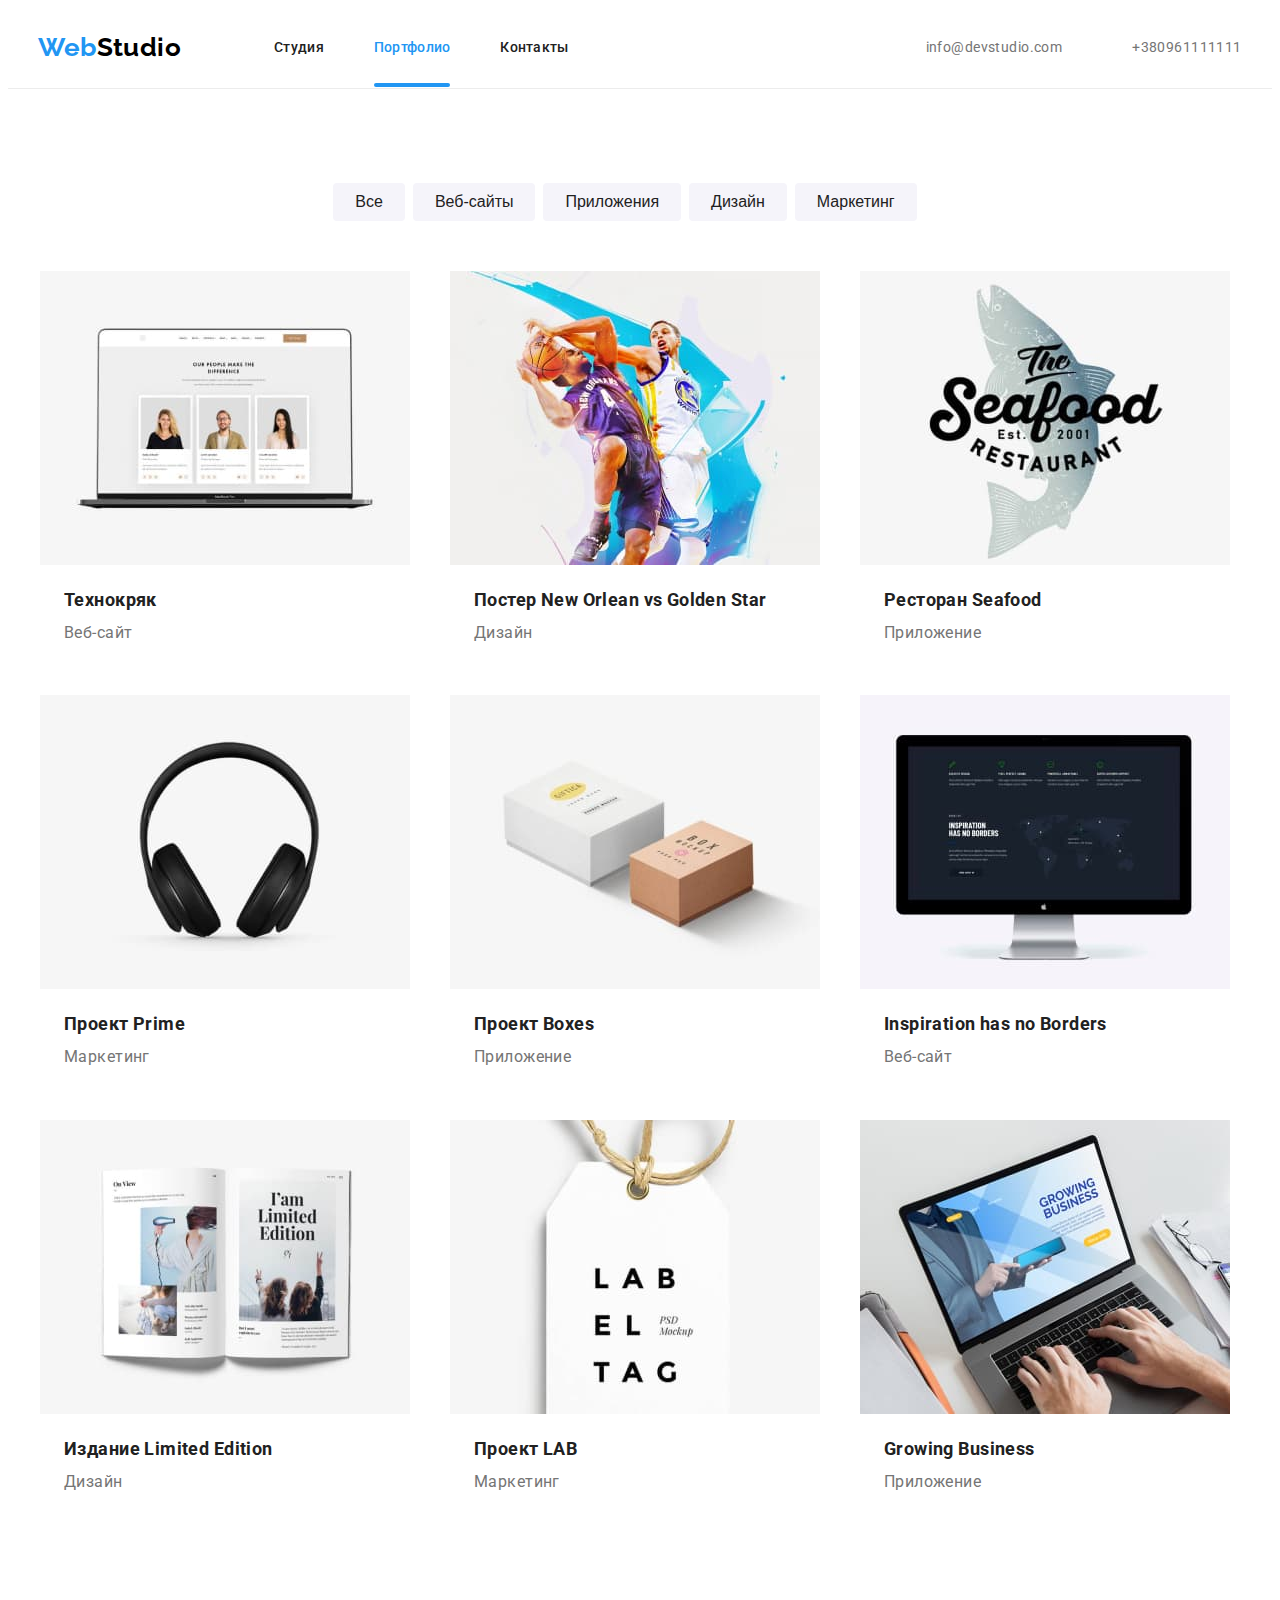
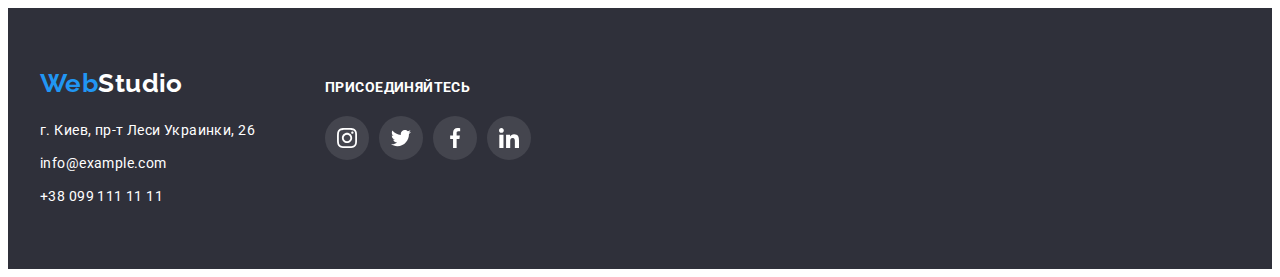
==== portfolio.html @ 644d29d6 "dz-6 start" ====
<!DOCTYPE html>
<html lang="ru">
<head>
    <meta charset="UTF-8">
    <meta http-equiv="X-UA-Compatible" content="IE=edge">
    <meta name="viewport" content="width=device-width, initial-scale=1.0">
    <title >Студия</title>
    <link rel="preconnect" href="https://fonts.googleapis.com">
    <link rel="preconnect" href="https://fonts.gstatic.com" crossorigin>
    <link href="https://fonts.googleapis.com/css2?family=Raleway:wght@700&family=Roboto:wght@400;500;700;900&display=swap"
          rel="stylesheet">
    <link rel="stylesheet" href="https://cdnjs.cloudflare.com/ajax/libs/modern-normalize/1.1.0/modern-normalize.min.css" integrity="sha512-wpPYUAdjBVSE4KJnH1VR1HeZfpl1ub8YT/NKx4PuQ5NmX2tKuGu6U/JRp5y+Y8XG2tV+wKQpNHVUX03MfMFn9Q==" crossorigin="anonymous" referrerpolicy="no-referrer" />
    <link rel="stylesheet" href="./css/styles.css">
</head>
<body>
    <header class="header">
        <div class="container header-container">
        <nav class="content-nav">
            <a href="./index.html" class="link header-logo"> 
                <span class="header-logo-design">Web</span>Studio</a>           
        <ul class="header-site-nav">
          <li class="list"><a href="./index.html" class="link">Студия</a></li>
          <li class="list"><a href="./portfolio.html" class="link header-current current">Портфолио</a></li>
          <li class="list"><a href="" class="link ">Контакты</a></li>
        </ul>
        </nav>
        <ul class="header-site-auth">
            <li class="list">
              <a class="header-contacts" href="mailto:info@devstudio.com" 
              target="blank" rel="noopener noreferrer" 
              class="link">
              <svg class="header-icon" width="16" height="12">
                  <use href="../goit-markup-hw-04/images/icons.svg#icon-envelope"></use>
              </svg>
               info@devstudio.com</a></li>
          <li class="list"><a class="header-contacts" href="tel:+380961111111" 
              class="link">
              <svg class="header-icon" width="10" height="16">
                  <use href="../goit-markup-hw-04/images/icons.svg#icon-phone"></use>
              </svg>
              +380961111111</a></li>  
        </ul> 
      </div>
    </header> 
  <main>
<!--Навигация по проектам-->
      <section class="section-projects">    
        <div class="container"> 
        <h2 class="section-title gallery-visually-hidden">Галерея</h2>        
        <ul class="gallery-nav">
            <li class="list"><button type="button" class="sacondary-button">Все</button></li>
            <li class="list"><button type="button" class="sacondary-button">Веб-сайты</button></li>
            <li class="list"><button type="button" class="sacondary-button">Приложения</button></li>
            <li class="list"><button type="button" class="sacondary-button">Дизайн</button></li>
            <li class="list"><button type="button" class="sacondary-button">Маркетинг</button></li>
        </ul>
      
<!--Проекты-->         
        <ul class="gallery">
            <li class="list list-wrap">
                <a href="#card1" style="display: block;" class="link card-link">
                  <div class="tumb gallery-tumb-wrap">
                <img class="gallery-photo"
                     src="./images/img-8.jpg" 
                     alt="изображение странички веб-сайта ТЕХНОКРЯК " 
                     width="370" height="294"/>
                     <p class="gallery-img-text">Технокряк это современная площадка распространения коронавируса. Компании используют эту платформу для цифрового шпионажа и атак на защищённые сервера конкурентов.</p>
                 </div>       
                <div class="card-content">
                <h3 class="title-works">Технокряк</h3>
                <p class="kind-works">Веб-сайт</p>
                </div>
            </a>
            </li>
            <li class="list list-wrap">
                <a href="#card2" style="display: block;" class="link card-link">
                    <div class="tumb gallery-tumb-wrap">  
                <img class="gallery-photo"
                     src="./images/img-9.jpg" 
                     alt="Постер с изображением двух баскетболистов" 
                     width="370" height="294"/>
                     <p class="gallery-img-text">Технокряк это современная площадка распространения коронавируса. Компании используют эту платформу для цифрового шпионажа и атак на защищённые сервера конкурентов.</p>
                     </div>
                <div class="card-content">
                <h3 class="title-works" >Постер <span lang="en"> New Orlean vs Golden Star</span></h3>
                <p class="kind-works">Дизайн</p>
                </div>
            </a>
            </li>
            <li class="list list-wrap">
                <a href="#card3" style="display: block;" class="link card-link">
                    <div class="tumb gallery-tumb-wrap">
                <img class="gallery-photo"
                     src="./images/img-10.jpg" 
                     alt="Эмблема ресторана Seafood" 
                     width="370" height="294"/>
                     <p class="gallery-img-text">Технокряк это современная площадка распространения коронавируса. Компании используют эту платформу для цифрового шпионажа и атак на защищённые сервера конкурентов.</p>
                     </div>
                <div class="card-content">
                <h3 class="title-works">Ресторан<span lang="en"> Seafood</span></h3>
                <p class="kind-works">Приложение</p>
                </div>
            </a>
            </li>
            <li class="list list-wrap">
                <a href="#card4" style="display: block;" class="link card-link">
                    <div class="tumb gallery-tumb-wrap">   
                <img class="gallery-photo"
                     src="./images/img-11.jpg" 
                     alt="Накладные наушники" 
                     width="370" height="294"/>
                     <p class="gallery-img-text">Технокряк это современная площадка распространения коронавируса. Компании используют эту платформу для цифрового шпионажа и атак на защищённые сервера конкурентов.</p>
                    </div>
                <div class="card-content">
                <h3 class="title-works">Проект<span lang="en"> Prime</span></h3>
                <p class="kind-works">Маркетинг</p>
                </div>
            </a>
            </li>
            <li class="list list-wrap">
                <a href="#card5" style="display: block;" class="link card-link">
                    <div class="tumb gallery-tumb-wrap">   
                <img class="gallery-photo"
                     src="./images/img-12.jpg" 
                     alt="Две брендовые коробки" 
                     width="370" height="294"/>
                     <p class="gallery-img-text">Технокряк это современная площадка распространения коронавируса. Компании используют эту платформу для цифрового шпионажа и атак на защищённые сервера конкурентов.</p>
                    </div>
                <div class="card-content">
                <h3 class="title-works">Проект<span lang="en"> Boxes</span></h3>
                <p class="kind-works">Приложение</p>
                </div>            
            </a>
            </li>
            <li class="list list-wrap">
                <a href="#card6" style="display: block;" class="link card-link">
                    <div class="tumb gallery-tumb-wrap">   
                <img class="gallery-photo"
                     src="./images/img-13.jpg" 
                     alt="Монитор" 
                     width="370" height="294"/>
                     <p class="gallery-img-text">Технокряк это современная площадка распространения коронавируса. Компании используют эту платформу для цифрового шпионажа и атак на защищённые сервера конкурентов.</p>
                    </div>
                <div class="card-content">
                <h3 class="title-works"><span lang="en"> Inspiration has no Borders</span></h3>
                <p class="kind-works">Веб-сайт</p>
                </div>
            </a>
            </li>
            <li class="list list-wrap">
                <a href="#card7" style="display: block;" class="link card-link">
                    <div class="tumb gallery-tumb-wrap">   
                <img class="gallery-photo"
                     src="./images/img-14.jpg" 
                     alt="Разворот журнала" 
                     width="370" height="294"/>
                     <p class="gallery-img-text">Технокряк это современная площадка распространения коронавируса. Компании используют эту платформу для цифрового шпионажа и атак на защищённые сервера конкурентов.</p>
                    </div>
                <div class="card-content">
                <h3 class="title-works">Издание<span lang="en"> Limited Edition</span></h3>
                <p class="kind-works">Дизайн</p>
                </div>
            </a>
            </li>
            <li class="list list-wrap">
                <a href="#card8" style="display: block;" class="link card-link">
                    <div class="tumb gallery-tumb-wrap">             
                <img class="gallery-photo"
                     src="./images/img-15.jpg" 
                     alt="Лейба" 
                     width="370" height="294"/>
                     <p class="gallery-img-text">Технокряк это современная площадка распространения коронавируса. Компании используют эту платформу для цифрового шпионажа и атак на защищённые сервера конкурентов.</p>
                    </div>
                <div class="card-content">  
                <h3 class="title-works">Проект<span lang="en"> LAB</span></h3>
                <p class="kind-works">Маркетинг</p>
                </div>
            </a>
            </li>
            <li class="list list-wrap">
                <a href="#card9" style="display: block;" class="link card-link">
                    <div class="tumb gallery-tumb-wrap">   
                <img class="gallery-photo"
                     src="./images/img-16.jpg" 
                     alt="Лейба" 
                     width="370" height="294"/>
                     <p class="gallery-img-text">Технокряк это современная площадка распространения коронавируса. Компании используют эту платформу для цифрового шпионажа и атак на защищённые сервера конкурентов.</p>
                    </div>
                <div class="card-content">
                <h3 class="title-works"><span lang="en"> Growing Business</span></h3>
                <p class="kind-works">Приложение</p>
                </div>
            </a>
            </li>
        </ul>  
           </div>
    </section>
    </main>
    <footer class="footer">
        <div class="container footer-container">
            <div class="footer-start">
        <a href="./index.html" class="link logo footer-logo">
            <span class="footer-logo-design">Web</span>Studio</a>
        <address class="footer-contact">         
            <ul class="futer-item">
                <li class="list">
                    <a href="https://goo.gl/maps/m2iQLEwshqFkQVWR6" target="blank"
                     rel="noopener noreferrer" class="link contact-location">г. Киев, пр-т Леси Украинки, 26</a></li>
                <li class="list">
                    <a href="mailto:info@example.com" target="blank"
                     rel="noopener noreferrer" class="link">info@example.com</a></li>
                <li class="list">
                    <a href="tel:+380991111111" class="link">+38 099 111 11 11</a></li>
           </ul>
        </address> 
        </div>
        <section class="footer-center">
            <h2 class="join-title">присоединяйтесь</h2>
            <div class="footer-social-icons">
              <ul class="footer-icons-list list">
                <li class="footer-icon-item">
                  <a href="" class="link footer-icon-link" target="_blank" rel="noopener noreferrer">
                    <svg class="footer-icon" width="20" height="20">
                      <use href="./images/icons.svg#icon-instagram"></use>
                    </svg>
                  </a>
                </li>
                <li class="footer-icon-item">
                  <a href="" class="link footer-icon-link" target="_blank" rel="noopener noreferrer">
                    <svg class="footer-icon" width="20" height="20">
                      <use href="./images/icons.svg#icon-twitter"></use>
                    </svg>
                  </a>
                </li>
                <li class="footer-icon-item">
                  <a href="" class="link footer-icon-link" target="_blank" rel="noopener noreferrer">
                    <svg class="footer-icon" width="20" height="20">
                      <use href="./images/icons.svg#icon-facebook"></use>
                    </svg>
                  </a>
                </li>
                <li class="footer-icon-item">
                  <a href="" class="link footer-icon-link" target="_blank" rel="noopener noreferrer">
                    <svg class="footer-icon" width="20" height="20">
                      <use href="./images/icons.svg#icon-linkedin"></use>
                    </svg>
                  </a>
                </li>
              </ul>
            </div>
          </section>
        </div>
    </footer>
</body>
</html>
---- css/styles.css ----
:root {
    --primary-text-color: #757575;
    --title-text-color: #212121;
    --accent-color: #2196f3;
    --white-color: #ffffff;
    --logo-text-color: #000000;
    --sacondary-white-color: #ffffff;
    --primary-background-color: #f5f4fa;
    --sacondary-background-color: #e5e5e5;
    --footer-bacground-color: #2f303a;  
    --animation-timing: 250ms cubic-bezier(0.4, 0, 0.2, 1)}


  body {
    font-family: Roboto, sans-serif;
    color: var(--primary-text-color);    
    font-size: 14px;
    line-height: 1.71;
    letter-spacing: 0.03em;}  
    
    p, h1, h2, h3, h4, h5, h6 {margin: 0;}
    ul {margin: 0; padding: 0;}

    button {cursor: pointer;}

    img {display: block;
         max-width: 100%;        
         height: auto;}

  .list {list-style: none;}

  .link {text-decoration: none;}  
  /*a {text-decoration: none;}*/

.container {
  width: 1200px;
  padding-left: 15px;
  padding-right: 15px;
  margin: 0 auto;}

  .header-logo {
    font-family: Raleway;
    font-weight: 700;
    font-size: 26px;
    line-height: 1.19;
    color: var(--logo-text-color);
    margin-right: 93px;
    padding-left: auto;}

  .header-logo-design {color: var(--accent-color);}
  
  .section-title {
    font-weight: 700;
    font-size: 36px;
    line-height: 1.17;
    text-align: center;
    color: var(--title-text-color);    
    margin-bottom: 50px;} 

  .advantage-visually-hidden {
    position: absolute;
    width: 1px;
    height: 1px;
    margin: -1px;
    padding: 0;
    overflow: hidden;
    border: 0;
    clip: rect(0 0 0 0);}

/* Навигация */  
  .header {
    background-color: var(--white-color);
    border-bottom: #ECECEC solid 1px;
    padding: 24px 0px 25px 0px;}  
    

  .header-site-nav .link:hover,
  .header-site-nav .link:focus,
  .header-site-auth .link:hover,
  .header-site-auth .link:focus,
  .futer-item .link:hover,
  .futer-item .link:focus {color: var(--accent-color);
                            transform: var(--animation-timing);}
  
  .header-site-nav .link {
    font-weight: 500;
    line-height: 1.14;
    letter-spacing: 0.02em;
    color: var(--title-text-color);
    padding-top: 32px;
    padding-bottom: 32px;
    flex-shrink:1}

    .header-site-nav .list:nth-child(2) {margin: 0px 50px 0px 50px;}
    .header-site-nav .list:nth-child(3) {margin-right: 331px;}
    .header-site-auth .list:nth-child(2) {margin-left: 50px;}
    .header-site-auth .link:nth-last-child(2) {padding-right: 0px;}

  .header-site-nav .link.header-current 
  {color: var(--accent-color);    position: relative;} 

  .header-site-auth .link {
    font-weight: 500;
    line-height: 1.14;
    letter-spacing: 2%;
    color: var(--primary-text-color);
    padding-top: 32px;
    padding-bottom: 32px;    
    text-align: right;}

    .header-site-auth .li 
    {display: block;
    position: absolute; 
    box-sizing: content-box;}
    .header-container {
                      flex-direction: row;
                      display: flex;
                      align-items: center;
                      justify-content: center;}

.header-site-auth.list 
{color: var(--primary-text-color);
  
}                
 .header-container, .content-nav,
 .header-site-nav, .header-site-auth {display: flex;
                                      align-items: center;}
.header-site-auth {justify-content: flex-end;}

.header-icon {fill: currentColor; margin-right: 10px;}

.header-contacts:hover,.header-contacts:focus 
{color: var(--accent-color);
 transform: var(--animation-timing);}

.header-contacts {align-items: center;
                  display: flex;
                  color: var(--primary-text-color);
                  text-decoration: none;}

/*.current {color: #2196f3; position: relative;} */              
.header-current::after
{content:"";
  width: 100%;
  height: 4px;
  border-radius: 2px;
  position: absolute;
  background-color: #2196f3;
  left: 0;
  bottom: 0;}
  
/* Герой */    
.hero 
{background-color: #2f303a;
  padding: 200px 0px 200px 0px;
  text-align: center;}
.hero-title {
    font-weight: 900;
    font-size: 44px;
    line-height: 1.36;
    text-align: center;
    letter-spacing: 0.06em;
    text-transform: uppercase;
    color: var(--white-color);
    max-width: 55%;
    margin-left: auto;
    margin-right: auto;}   
.overlay 
   {max-width: 1600px;
    height: 600px;
    margin-left: auto;
    margin-right: auto;
    background-color: var(--footer-bacground-color);
    background-image: linear-gradient(to right, rgba(47, 48, 58, 0.4),
                                     rgba(47, 48, 58, 0.4)),
    url(../images/header-overlay-squoosh.jpg);
    background-repeat: no-repeat;
    background-position: center;
    block-size: cover;}
  
/* Преимущества */  
    .section-advantage {
      padding-top: 94px;
      padding-bottom: 94px;}

    .section-advantage.list
    {margin-right: 30px;}

    .advantage-title 
    {font-weight: 700;
    line-height: 1.14;
    text-transform: uppercase;
    color: var(--title-text-color);     
   
    margin-bottom: 10px;}

    .advantage-site-nav 
    {display: flex;
    flex-wrap: wrap;
    margin-left: -30px;}

    .advantage-site-nav .list 
    {width: calc(100% / 4 - 30px);
    margin-left: 30px;}

    .features-icons {
      display: flex;
      justify-content: center;
      align-items: center;
      width: 270px;
      height: 120px;
      background: var(--primary-background-color);
      border-radius: 4px;
      margin-bottom: 30px;}

    /*.list-item::before 
    {display: block;
      content: ;
      height: 120px;
      background-size: contain;
      background-repeat: no-repeat;
      background-position: center;
      background-color: #f5f4fA;}
    .list-item:nth-child(1)::before 
    {background-image:url(../goit-markup-hw-04/images/icons.svg#icon-antenna);}*/

/* Чем мы занимаемся */
   .directions-photo {display: block;}
   .section-directions {padding-bottom: 94px;}
   
   .directions-photos 
   {display: flex;
    flex-wrap: wrap;
    margin-left: -30px;
    justify-content: center; }
   .directions-photos .list 
   {margin-left: 30px;
    text-align: center;
    position: relative;}
.box-label {position: absolute;
    bottom: 0;
    right: 0;
    left:0;
    display: flex;
    align-items: center;
    justify-content:center;
    min-height:70px;
    background: rgba(47, 48, 58, 0.8);}

.label-title 
{color: var(--sacondary-white-color);  
  font-weight: bold;
  line-height: 0.87;
  padding-top: 27px;  padding-bottom: 27px;  
  letter-spacing: 0.03em;  
  font-size: 14px; 
  text-transform: uppercase;
}

/* Наша команда */

    .our-team .our-team-employee {
    font-weight: 500;
    font-size: 16px;
    line-height: 1.19;
    color: var(--title-text-color);}

    .our-team-employee {margin-bottom: 10px;
                        color: var(--title-text-color);}  

   .our-team .our-team-position {
    font-size: 16px;
    line-height: 1.19;  } 
    .our {padding-top: 30px;
          padding-bottom: 30px;
        background-color: white;}

    .section-our-team {padding-top: 94px;
                       padding-bottom: 94px;
                       background-color: #f5f4fa;}
.master-list {display: flex;
              /*flex-wrap: wrap;*/
              margin-left: -30px;}

.master-list .list {width: calc(100% / 4 - 30px);
                    margin-left: 30px;
                    text-align: center;                    
                    box-shadow: 0px 1px 3px rgba(0, 0, 0, 0.12),
                                0px 1px 1px rgba(0, 0, 0, 0.14),
                                0px 2px 1px rgba(0, 0, 0, 0.2);
                    border-radius: 0px 0px 4px 4px;
                    overflow: hidden;}

.masters-social-link 
{width: 44px;
height: 44px;
background-color:var(--sacondary-white-color);
display: flex;
border-radius: 50%;
justify-content: center;
align-items: center;}     

.masters-social-link:hover, .masters-social-link:focus 
{background-color: var(--accent-color); transform: var(--animation-timing);}
.masters-social-link:hover .masters-social-icon,
.masters-social-link:focus .masters-social-icon 
{fill: var(--sacondary-white-color); transform: var(--animation-timing);}

.masters-social-list 
{display: flex;
justify-content: center;
margin-top: 16px;}

.masters-social-item + .masters-social-item {margin-left: 10px;}
.masters-social-item {list-style-type: none;}
.masters-social-icon {fill: #afb1b8;}

/*НАШИ КЛИЕНТЫ*/

.section-clients {
  font-weight: 700;
  font-size: 36px;
  line-height: 1.17;
  text-align: center;
  color: var(--title-text-color);   
  padding-top: 94px;
  padding-bottom: 94px;}
  .clients-title 
  {margin-bottom:50px;
    font-weight: 700;
    font-size: 36px;
    line-height: 1.17;
    text-align: center;
    color: var(--title-text-color);}

.clients-list 
{display: flex;
  flex-wrap: wrap; 
 justify-content: space-between; }

 .client-item + .client-item {margin-left: 30px;}

 .client-item 
 {width: 170px;
  height: 92px;   
  align-items: center;}

 .client-link 
 {display: flex;
  justify-content: center;
  align-items: center;
  border: #afb1b8 solid 1px;
  border-radius: 4px;
  width: 170px;
  height: 92px;
  color: #afb1b8;}
  
 .client-link:hover , 
 .client-link:focus  {border-color: #2196f3; transform: var(--animation-timing);}
  .client-link:hover .client-icon,
  .client-link:focus .client-icon {fill: #2196f3; transform: var(--animation-timing);}

.client-icon {  
  fill: currentColor; 
  background-position: center; 
  align-items: center;
  background-position: 50% 50%;
background-size: cover;}



    
/* Футер */  
   .footer {background-color: var(--footer-bacground-color);
            padding-top: 60px;
            padding-bottom: 60px;}
            
   .footer-logo {
    font-family: Raleway;
    font-weight: 700;
    font-size: 26px;
    line-height: 1.19;
    color: var(--white-color);
    margin-bottom: 20px;
    display:inline-block;}  

    .footer-logo-design {color: var(--accent-color);}
    
    .footer-contact {font-style: normal;}  
    .futer-item .link {color: var(--sacondary-white-color);}
    .footer-contact .contact-location {color: var(--white-color);}  
    .futer-item .list:not(:first-child){margin-top: 9px;}


    .footer-container {
      display: flex;
      align-items: baseline;}
    
    .footer-center 
    {display: block; margin-left: 70px;}

    .join-title 
    { display: block;
      font-size: inherit;
      font-weight: 700;
      line-height: 1.14;
      text-transform: uppercase;
      color: var(--sacondary-white-color);
      margin-bottom: 20px;}

    .footer-social-icons {display: flex;} 
    
    .footer-icons-list {display: flex;}
    
    .footer-icon-link 
     {display: flex; 
      width: 44px; height: 44px;
      background: rgba(255, 255, 255, 0.1);
      border-radius: 50%;
      align-items: center;
      justify-content: center;
      color: var(--sacondary-white-color)}
    
    .footer-icon-item:not(:last-child) {margin-right: 10px;}
    
    .footer-icon {fill: currentColor;}
    
    .footer-icon-link:hover,
    .footer-icon-link:focus {background-color: var(--accent-color);
                             transform: var(--animation-timing);}
    


/* Кнопки */
    .hero-button {
    font-weight: 700;
    font-size: 16px;
    line-height: 1.88;
    letter-spacing: 0.06em;
    color: var(--white-color);
    background-color: var(--accent-color);   
    margin-top: 30px;
    border-radius: 4px;
    border: 0;
    padding: 10px 32px;  }
    
    .hero-button:hover {background-color:#188ce8; transform: var(--animation-timing);}

    .sacondary-button:hover {
    color: var(--white-color);
    background-color: var(--accent-color);
    transform: var(--animation-timing)}

   .hero-primary-button {
    color: var(--white-color);
    background-color: var(--accent-color);
    cursor: pointer;}

   .sacondary-button {
    color: var(--title-text-color);
    background-color: var(--primary-background-color);
    font-weight: 500;
    font-size: 16px;
    line-height: 1.63;
    cursor: pointer;
    border-radius: 4px;
    border: 0;
    padding: 6px 22px;}  

 
    /* Портфолио */  
/* Навигация по проектам */  
   .gallery-visually-hidden {
    position: absolute;
    width: 1px;
    height: 1px;
    margin: -1px;
    padding: 0;
    overflow: hidden;
    border: 0;
    clip: rect(0 0 0 0);}

   .list .title-works {
    margin-top: 0px;
    margin-bottom: 4px;     
    font-weight: 700;
    font-size: 18px;
    line-height: 171%;
    letter-spacing: 6%;
    color: var(--title-text-color);}

  .list .kind-works {
    margin-top: 4px;
    margin-bottom: 0px;    
    font-size: 16px;
    letter-spacing: 3%;
    line-height: 160%;
    color: var(--primary-text-color)}

/*НАВИГАЦИЯ ГАЛЕРЕИ*/
    
  .gallery-nav 
  {display: flex;  
  margin-left: -30px;
  justify-content: center;
  margin-bottom: 50px;}
  .gallery-nav .list{text-align: center;}    
  .gallery-nav>li:nth-child(n + 2) {margin-left: 8px;}   
                                       
.card-content {padding: 20px 24px;}   

 .gallery 
 {padding: 0;
  margin: 0;
  list-style: none;
  display: flex;
  flex-wrap: wrap;
  margin-left: calc(-1 * 30px);
  margin-top: calc(-1 * 30px);}

.gallery-photo {display: block;}
.gallery > .list 
{flex-basis: calc(100% / 3 - 30px);
  margin-left: 30px;
  margin-top: 30px;} 

  .card-link:hover, .card-link:focus 
  {box-shadow: 
    0px 1px 1px rgba(0, 0, 0, 0.12),
    0px 4px 4px rgba(0, 0, 0, 0.06),                                       
    1px 4px 6px rgba(0, 0, 0, 0.16);
    transform: var(--animation-timing);}
 
.section-projects {
  padding-top: 94px;
  padding-bottom: 94px;}

/*анимация наплыва текста на карточку*/
.list-wrap {position: relative;}
.list-wrap:hover .gallery-img-text 
{transform: translateY(0);
 transform: var(--animation-timing);}
.gallery-img-text 
 {position: absolute;
  top: 0;
  left: 0;
  background-color: rgba(33, 150, 243, 0.9);
  color: var(--sacondary-white-color);  
  font-weight: 400;
  line-height: 1.56;
  padding: 63px 24px;  
  letter-spacing: 0.03em;  
  font-size: 18px;  
  height: 294px;
  transform: translateY(101%);
  transition: transform var(--animation-timing);
  /*overflow: auto;*/}
.gallery-tumb-wrap {position: relative; overflow: hidden;}

/*МОДАЛЬНОЕ ОКНО*/
.backdrop
{position: fixed; top: 0;  left: 0; width: 100vw; height: 100vh;
 background-color: rgba(0, 0, 0, 0.2);
 display: flex; align-items: center; justify-content: center;
 transition: opacity 250ms, visibility 250ms;}
.backdrop.is-hidden .modal {transform: scale(0.1);}
.modal 
 {/*position: absolute; top: 50%; left: 50%; transform: translate(-50%, -50%);*/
  width: 528px; min-height: 581px;
  background-color: var(--sacondary-white-color);
  border-radius: 4px;   
  transition: transform var(--animation-timing); transform: scale(1);
  animation-name: spin; animation-duration: 2s;
  animation-timing-function: cubic-bezier(0.4, 0, 0.2, 1);
  animation-iteration-count: 1;}
@keyframes spin {0% { transform: rotate(0deg) scale(0.1);}
                 50% { transform: rotate(180deg) scale(0.3);}
                 100% { transform: rotate(360deg) scale(1); }}
.modal-close 
{position: absolute; display: flex;
 width: 30px; height: 30px;
 border-radius: 50%; border: 1px solid rgba(0, 0, 0, 0.1);
 background-color: var(--sacondary-white-color);
 align-items: center; justify-content: center; 
 top: 8px; right: 8px;}
 .is-hidden 
{opacity: 0; pointer-events: none; visibility: hidden;}
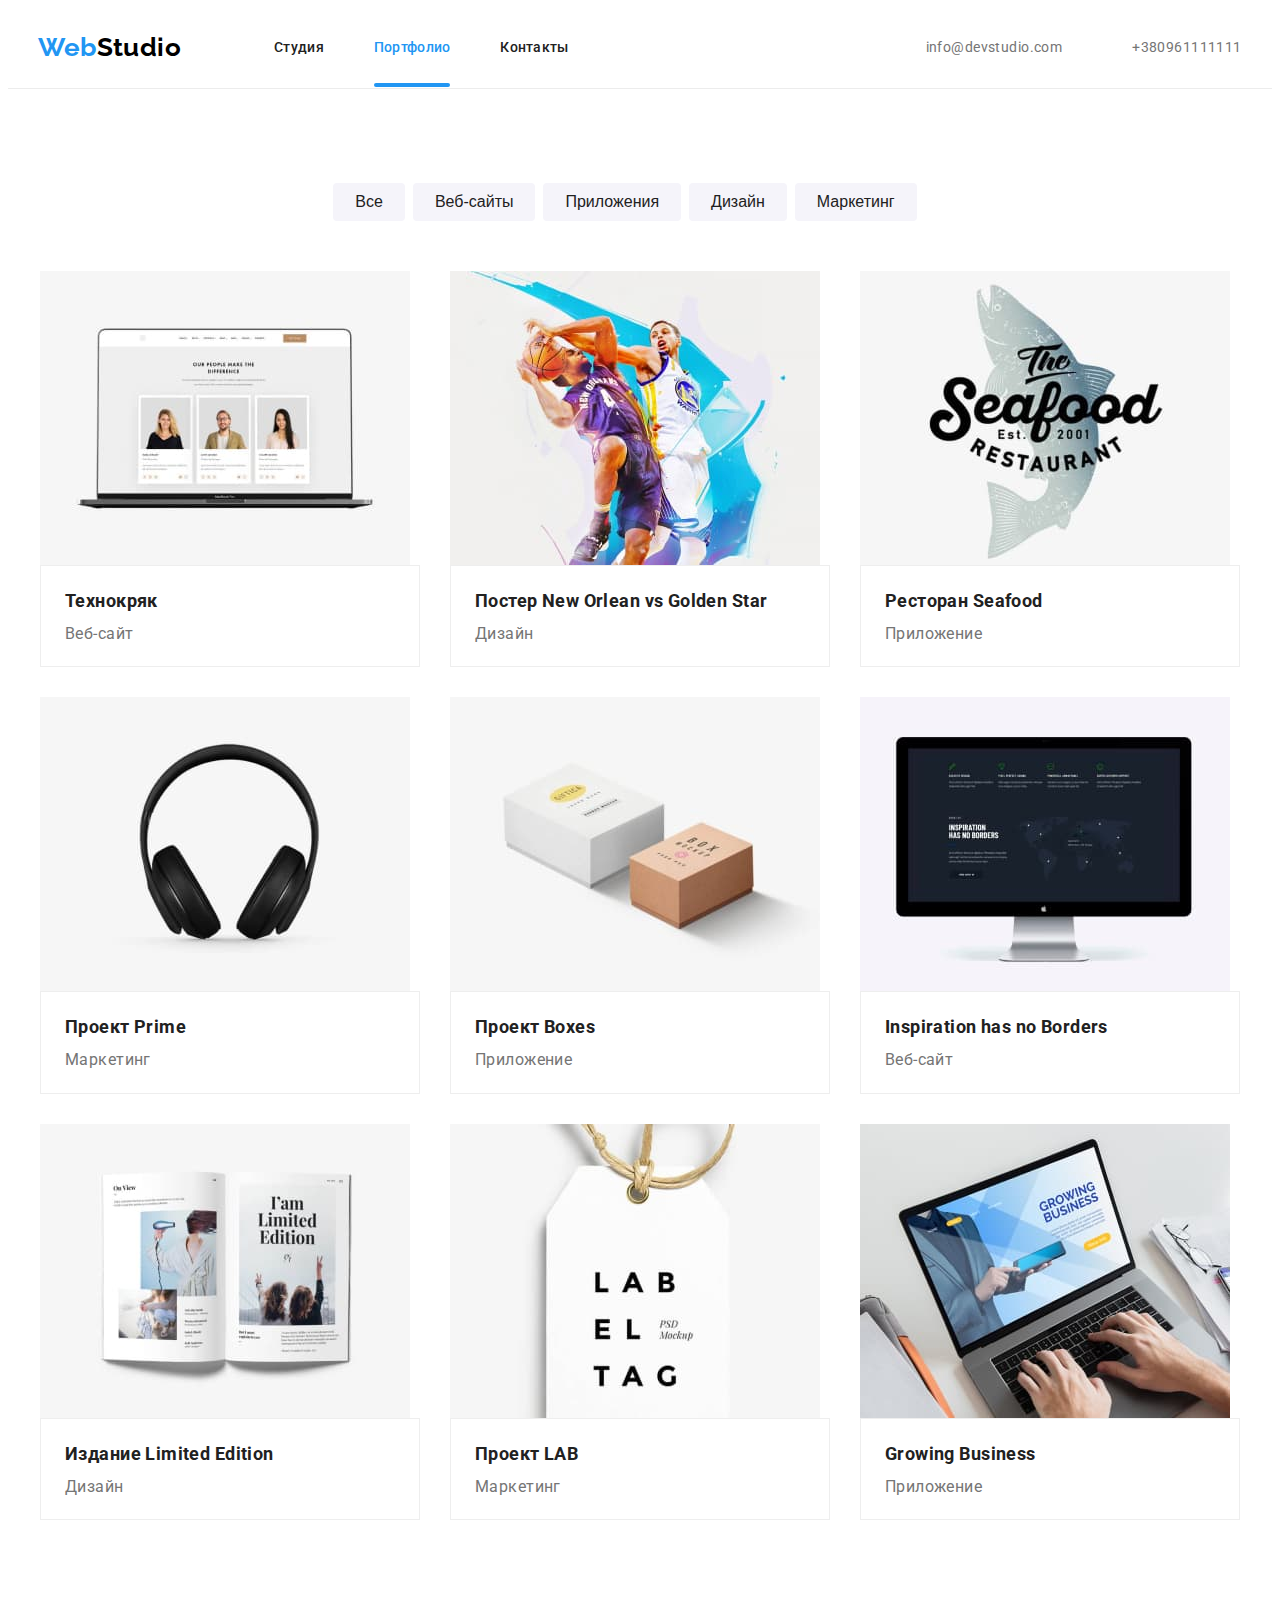
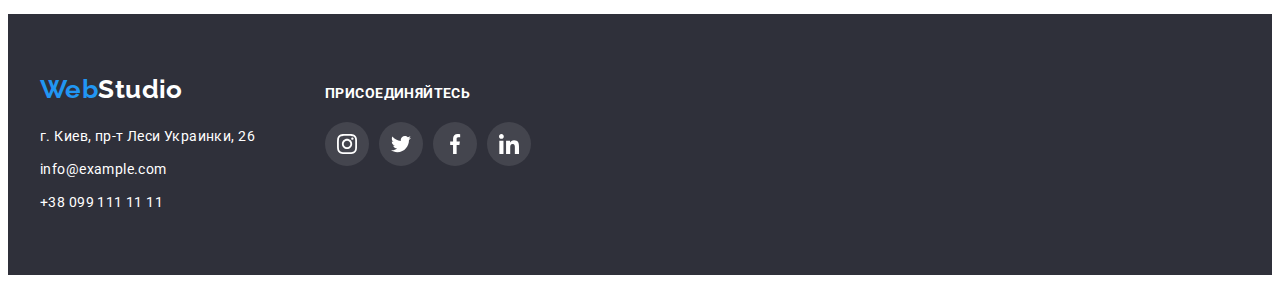
==== commit ab8fb88e: "start" ====
--- a/portfolio.html
+++ b/portfolio.html
@@ -57,7 +57,7 @@
       
 <!--Проекты-->         
         <ul class="gallery">
-            <li class="list list-wrap">
+            <li class="list list-wrap">             
                 <a href="#card1" style="display: block;" class="link card-link">
                   <div class="tumb gallery-tumb-wrap">
                 <img class="gallery-photo"
@@ -70,7 +70,7 @@
                 <h3 class="title-works">Технокряк</h3>
                 <p class="kind-works">Веб-сайт</p>
                 </div>
-            </a>
+            </a>              
             </li>
             <li class="list list-wrap">
                 <a href="#card2" style="display: block;" class="link card-link">
--- a/css/styles.css
+++ b/css/styles.css
@@ -1,7 +1,7 @@
 :root {
     --primary-text-color: #757575;
     --title-text-color: #212121;
-    --accent-color: #2196f3;
+    --accent-color: #2196f3;    
     --white-color: #ffffff;
     --logo-text-color: #000000;
     --sacondary-white-color: #ffffff;
@@ -71,25 +71,22 @@
   .header {
     background-color: var(--white-color);
     border-bottom: #ECECEC solid 1px;
-    padding: 24px 0px 25px 0px;}  
-    
+    padding: 24px 0px 25px 0px;}      
 
   .header-site-nav .link:hover,
-  .header-site-nav .link:focus,
-  .header-site-auth .link:hover,
-  .header-site-auth .link:focus,
+  .header-site-nav .link:focus,  
   .futer-item .link:hover,
-  .futer-item .link:focus {color: var(--accent-color);
-                            transform: var(--animation-timing);}
-  
-  .header-site-nav .link {
+  .futer-item .link:focus {color: var(--accent-color);}  
+ 
+  .header-site-nav .link {    
     font-weight: 500;
     line-height: 1.14;
     letter-spacing: 0.02em;
     color: var(--title-text-color);
     padding-top: 32px;
     padding-bottom: 32px;
-    flex-shrink:1}
+    flex-shrink:1;
+    transition: color var(--animation-timing);}
 
     .header-site-nav .list:nth-child(2) {margin: 0px 50px 0px 50px;}
     .header-site-nav .list:nth-child(3) {margin-right: 331px;}
@@ -130,13 +127,13 @@
 .header-icon {fill: currentColor; margin-right: 10px;}
 
 .header-contacts:hover,.header-contacts:focus 
-{color: var(--accent-color);
- transform: var(--animation-timing);}
+{color: var(--accent-color); transform: scale(1.2);}
 
 .header-contacts {align-items: center;
                   display: flex;
                   color: var(--primary-text-color);
-                  text-decoration: none;}
+                  text-decoration: none;
+                  transition: transform, color var(--animation-timing);}
 
 /*.current {color: #2196f3; position: relative;} */              
 .header-current::after
@@ -190,8 +187,7 @@
     {font-weight: 700;
     line-height: 1.14;
     text-transform: uppercase;
-    color: var(--title-text-color);     
-   
+    color: var(--title-text-color);      
     margin-bottom: 10px;}
 
     .advantage-site-nav 
@@ -254,8 +250,7 @@
   padding-top: 27px;  padding-bottom: 27px;  
   letter-spacing: 0.03em;  
   font-size: 14px; 
-  text-transform: uppercase;
-}
+  text-transform: uppercase;}
 
 /* Наша команда */
 
@@ -298,13 +293,14 @@
 display: flex;
 border-radius: 50%;
 justify-content: center;
-align-items: center;}     
+align-items: center;
+transition: background-color var(--animation-timing);}     
 
 .masters-social-link:hover, .masters-social-link:focus 
-{background-color: var(--accent-color); transform: var(--animation-timing);}
+{background-color: var(--accent-color);}
 .masters-social-link:hover .masters-social-icon,
 .masters-social-link:focus .masters-social-icon 
-{fill: var(--sacondary-white-color); transform: var(--animation-timing);}
+{fill: var(--sacondary-white-color);}
 
 .masters-social-list 
 {display: flex;
@@ -313,7 +309,7 @@
 
 .masters-social-item + .masters-social-item {margin-left: 10px;}
 .masters-social-item {list-style-type: none;}
-.masters-social-icon {fill: #afb1b8;}
+.masters-social-icon {fill: #afb1b8; transition: fill var(--animation-timing);}
 
 /*НАШИ КЛИЕНТЫ*/
 
@@ -353,23 +349,22 @@
   border-radius: 4px;
   width: 170px;
   height: 92px;
-  color: #afb1b8;}
+  color: #afb1b8;
+  transition: border-color var(--animation-timing);}
   
  .client-link:hover , 
- .client-link:focus  {border-color: #2196f3; transform: var(--animation-timing);}
+ .client-link:focus  {border-color: #2196f3;}
   .client-link:hover .client-icon,
-  .client-link:focus .client-icon {fill: #2196f3; transform: var(--animation-timing);}
+  .client-link:focus .client-icon {fill: #2196f3;}
 
 .client-icon {  
   fill: currentColor; 
   background-position: center; 
   align-items: center;
   background-position: 50% 50%;
-background-size: cover;}
-
-
-
-    
+  background-size: cover;
+  transition: fill var(--animation-timing);}
+      
 /* Футер */  
    .footer {background-color: var(--footer-bacground-color);
             padding-top: 60px;
@@ -419,16 +414,17 @@
       border-radius: 50%;
       align-items: center;
       justify-content: center;
-      color: var(--sacondary-white-color)}
+      color: var(--sacondary-white-color);
+      transition: background-color var(--animation-timing);}
     
     .footer-icon-item:not(:last-child) {margin-right: 10px;}
     
     .footer-icon {fill: currentColor;}
     
     .footer-icon-link:hover,
-    .footer-icon-link:focus {background-color: var(--accent-color);
-                             transform: var(--animation-timing);}
-    
+    .footer-icon-link:focus {background-color: var(--accent-color);}
+
+    .futer-item .link {transition: color var(--animation-timing);}
 
 
 /* Кнопки */
@@ -442,14 +438,19 @@
     margin-top: 30px;
     border-radius: 4px;
     border: 0;
-    padding: 10px 32px;  }
-    
-    .hero-button:hover {background-color:#188ce8; transform: var(--animation-timing);}
+    padding: 10px 32px;
+    transition: background-color, transform var(--animation-timing);}
+    
+    .hero-button:hover {background-color:#188ce8;
+                        transform: scale(1.2);}
 
     .sacondary-button:hover {
     color: var(--white-color);
-    background-color: var(--accent-color);
-    transform: var(--animation-timing)}
+    background-color: var(--accent-color);    
+    box-shadow: 
+    0px 3px 1px rgba(0, 0, 0, 0.1),
+    0px 1px 2px rgba(0, 0, 0, 0.08),
+    0px 2px 2px rgba(0, 0, 0, 0.12); }
 
    .hero-primary-button {
     color: var(--white-color);
@@ -465,7 +466,8 @@
     cursor: pointer;
     border-radius: 4px;
     border: 0;
-    padding: 6px 22px;}  
+    padding: 6px 22px;
+    transition: box-shadow, color, background-color var(--animation-timing);}  
 
  
     /* Портфолио */  
@@ -507,7 +509,8 @@
   .gallery-nav .list{text-align: center;}    
   .gallery-nav>li:nth-child(n + 2) {margin-left: 8px;}   
                                        
-.card-content {padding: 20px 24px;}   
+.card-content {padding: 20px 24px;
+               border: 1px solid #eeeeee;}   
 
  .gallery 
  {padding: 0;
@@ -528,18 +531,16 @@
   {box-shadow: 
     0px 1px 1px rgba(0, 0, 0, 0.12),
     0px 4px 4px rgba(0, 0, 0, 0.06),                                       
-    1px 4px 6px rgba(0, 0, 0, 0.16);
-    transform: var(--animation-timing);}
- 
+    1px 4px 6px rgba(0, 0, 0, 0.16);}
+.card-link {transition: box-shadow var(--animation-timing);}
 .section-projects {
   padding-top: 94px;
   padding-bottom: 94px;}
 
 /*анимация наплыва текста на карточку*/
 .list-wrap {position: relative;}
-.list-wrap:hover .gallery-img-text 
-{transform: translateY(0);
- transform: var(--animation-timing);}
+.card-link:hover .gallery-img-text 
+{transform: translateY(0);}
 .gallery-img-text 
  {position: absolute;
   top: 0;
@@ -551,10 +552,9 @@
   padding: 63px 24px;  
   letter-spacing: 0.03em;  
   font-size: 18px;  
-  height: 294px;
+  height: 294px;  
   transform: translateY(101%);
-  transition: transform var(--animation-timing);
-  /*overflow: auto;*/}
+ transition: transform var(--animation-timing);}
 .gallery-tumb-wrap {position: relative; overflow: hidden;}
 
 /*МОДАЛЬНОЕ ОКНО*/
@@ -585,7 +585,7 @@
  top: 8px; right: 8px;}
  .is-hidden 
 {opacity: 0; pointer-events: none; visibility: hidden;}
-
-
+.modal-close:hover .modal-close-icon {color: #2196f3;}
+.modal-close-icon {transition: color var(--animation-timing);}
 
  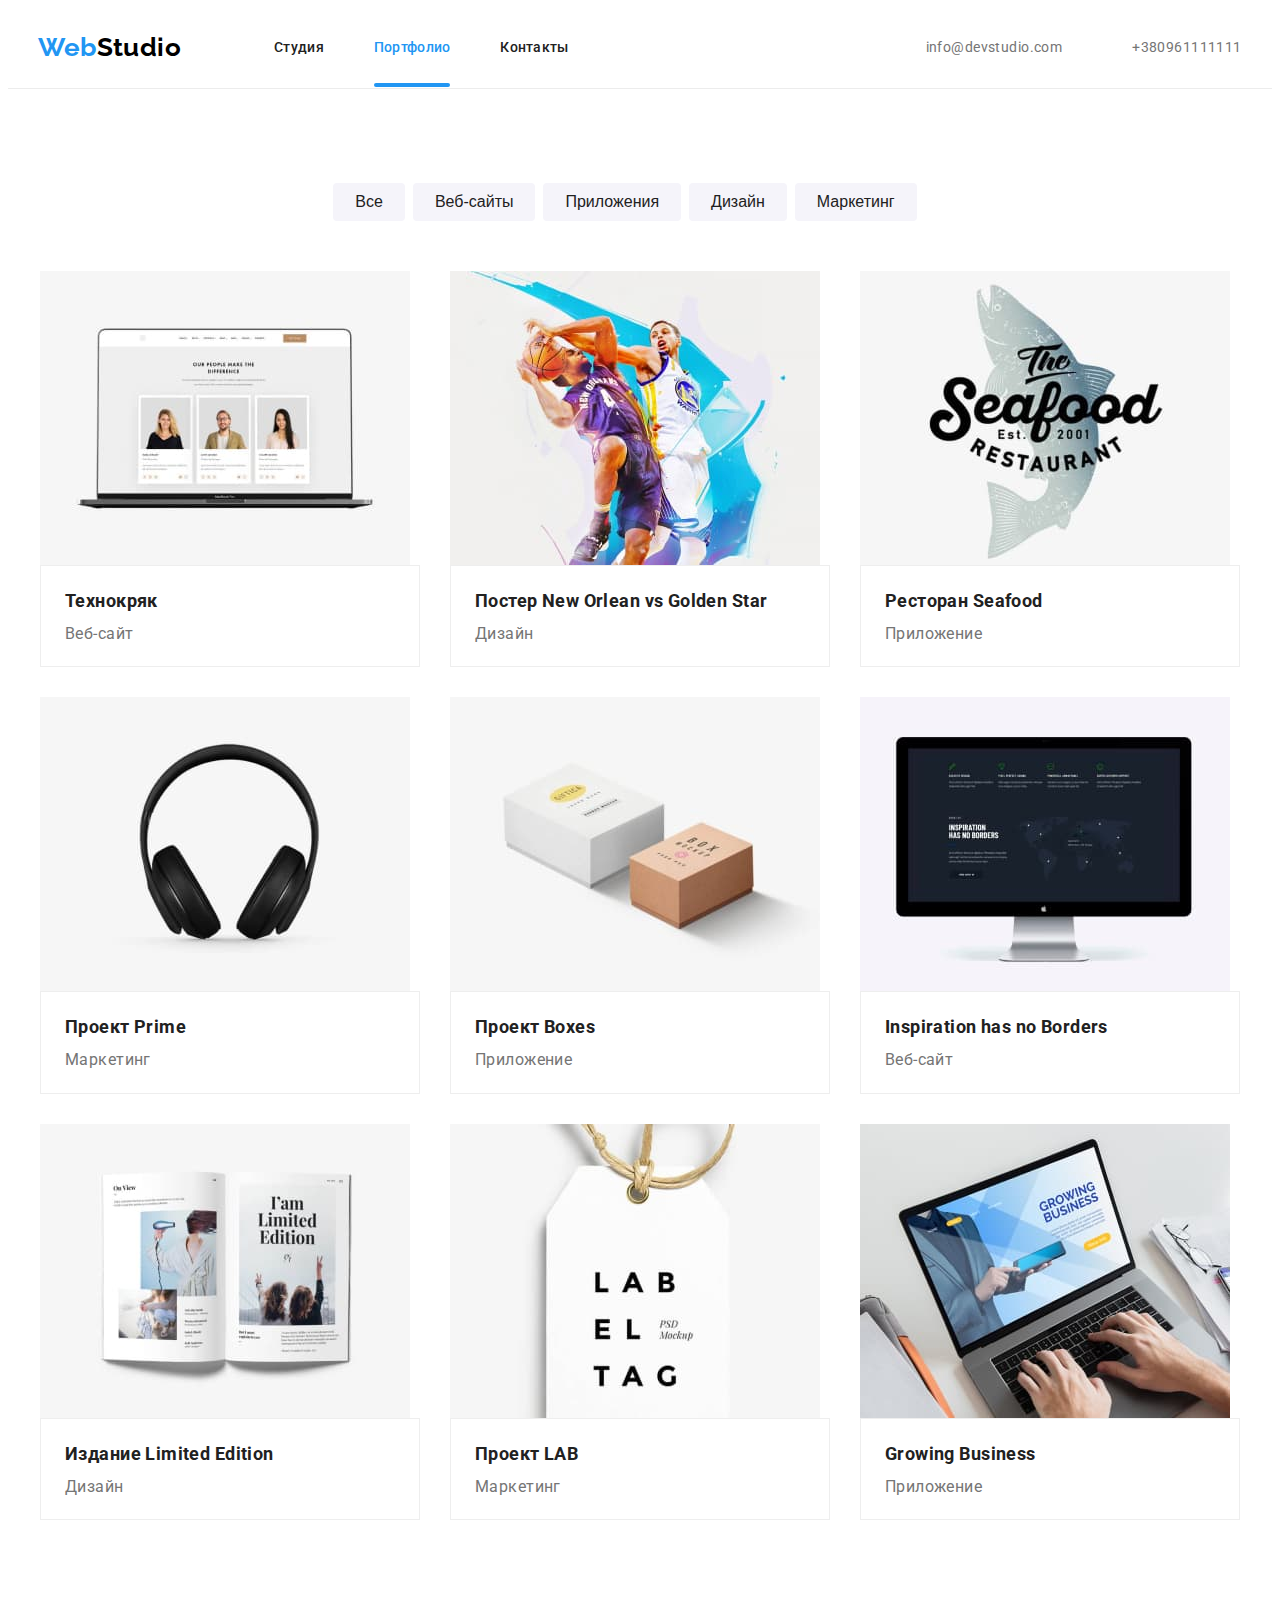
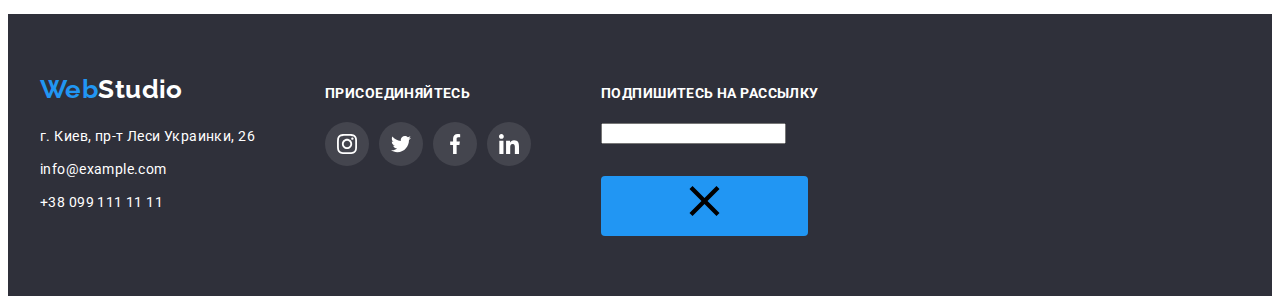
==== commit d0fb409a: "3" ====
--- a/portfolio.html
+++ b/portfolio.html
@@ -249,6 +249,16 @@
               </ul>
             </div>
           </section>
+          <section class="footer-center">
+            <h2 class="join-title">Подпишитесь на рассылку</h2>
+            <div class="subscription">
+                <form action="#"><div class="input-wrap">
+                <input type="email" class="form-input" name="e-mail" id="e-mail"/></div></form> 
+                <button type="submit" class="hero-button" data-modal-open>
+                  <svg class="button-subscription" width="143" height="30">
+                  <use href="./images/icons.svg#icon-close"></use></svg></button>
+            </div>
+        </section>
         </div>
     </footer>
 </body>
--- a/css/styles.css
+++ b/css/styles.css
@@ -585,7 +585,9 @@
  top: 8px; right: 8px;}
  .is-hidden 
 {opacity: 0; pointer-events: none; visibility: hidden;}
-.modal-close:hover .modal-close-icon {color: #2196f3;}
+/*.modal-close:hover .modal-close-icon {color: #2196f3;}*/
+/*.modal-close-icon:hover {color: #2196f3;}*/
+.modal.modal-close:hover .modal-close-icon {color: #2196f3;}
 .modal-close-icon {transition: color var(--animation-timing);}
 
  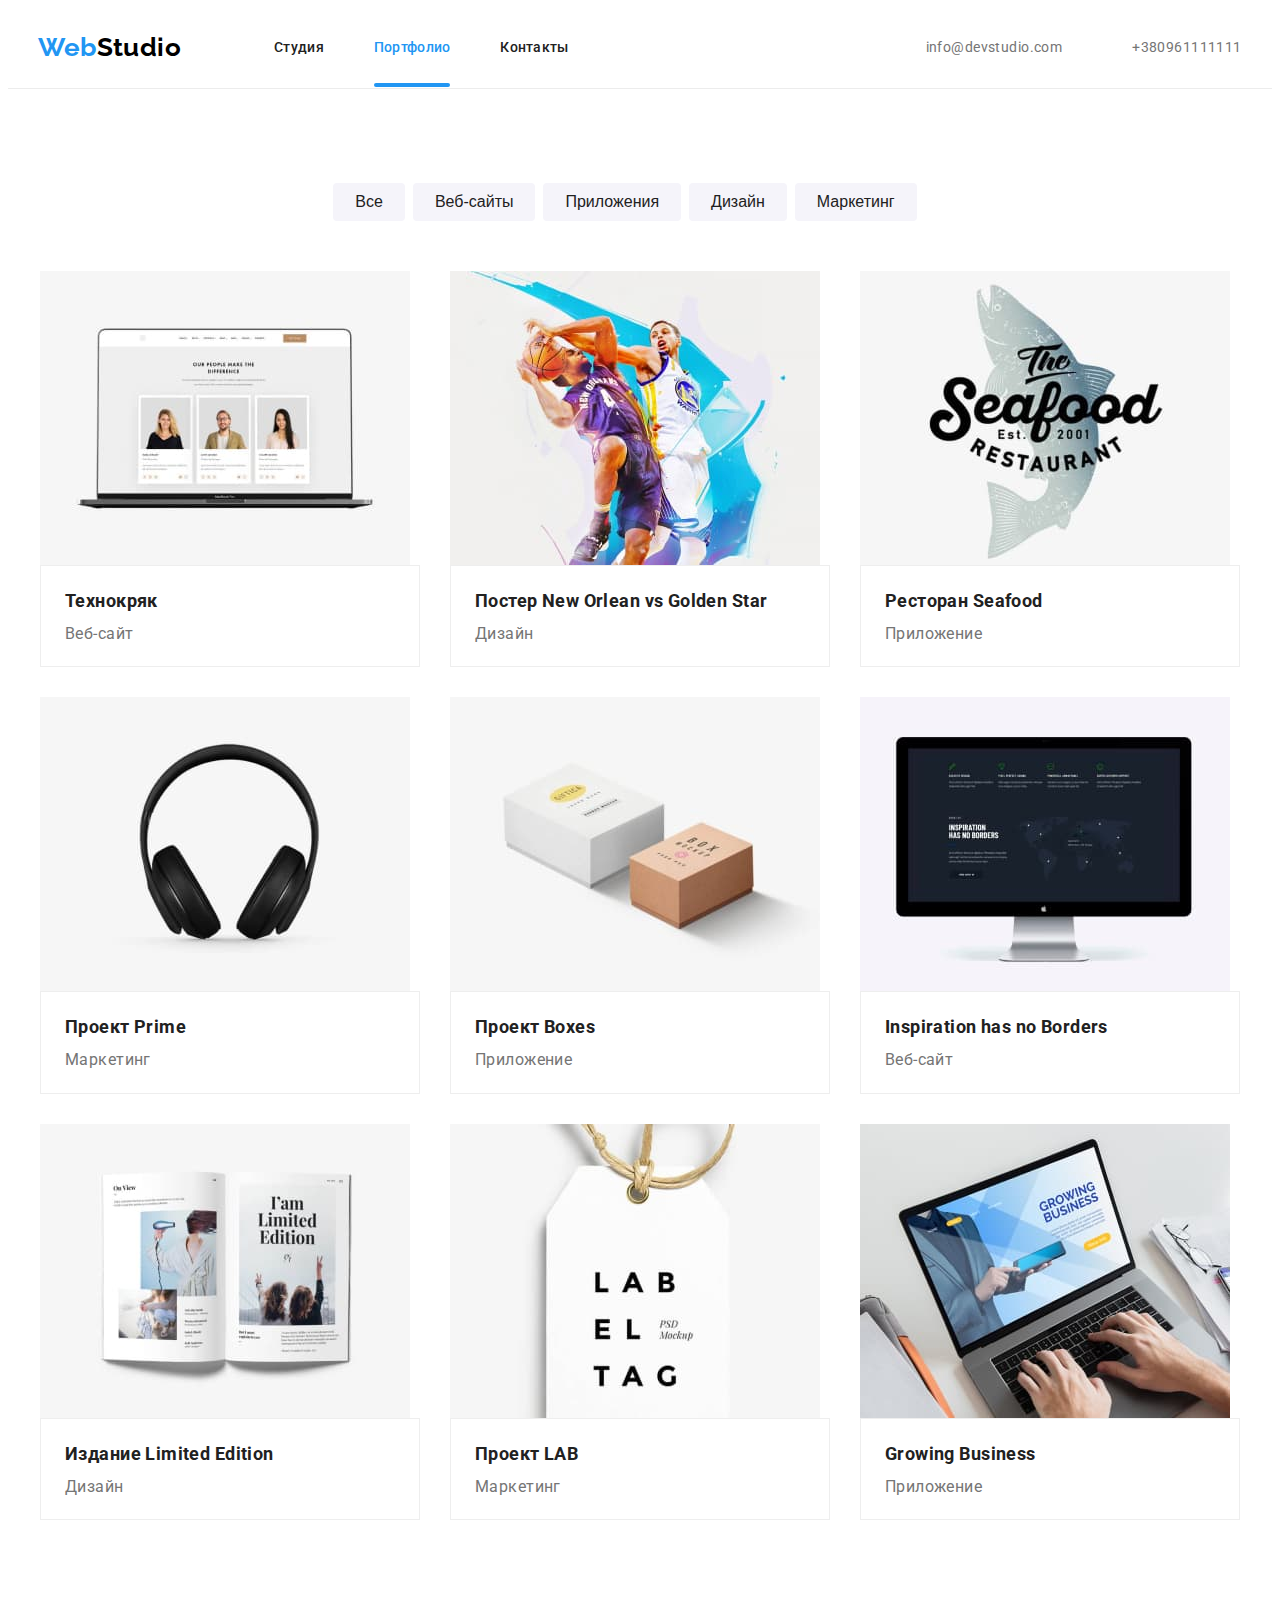
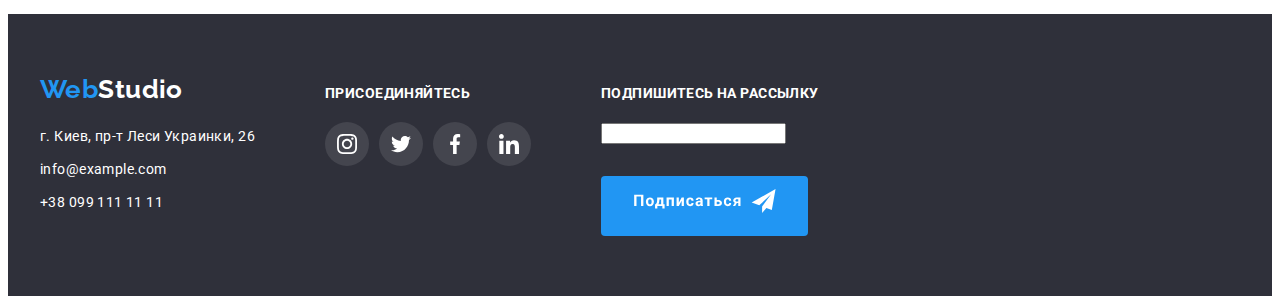
==== commit 5b110c6a: "4" ====
--- a/portfolio.html
+++ b/portfolio.html
@@ -256,7 +256,7 @@
                 <input type="email" class="form-input" name="e-mail" id="e-mail"/></div></form> 
                 <button type="submit" class="hero-button" data-modal-open>
                   <svg class="button-subscription" width="143" height="30">
-                  <use href="./images/icons.svg#icon-close"></use></svg></button>
+                  <use href="./images/icons.svg#icon-Group"></use></svg></button>
             </div>
         </section>
         </div>
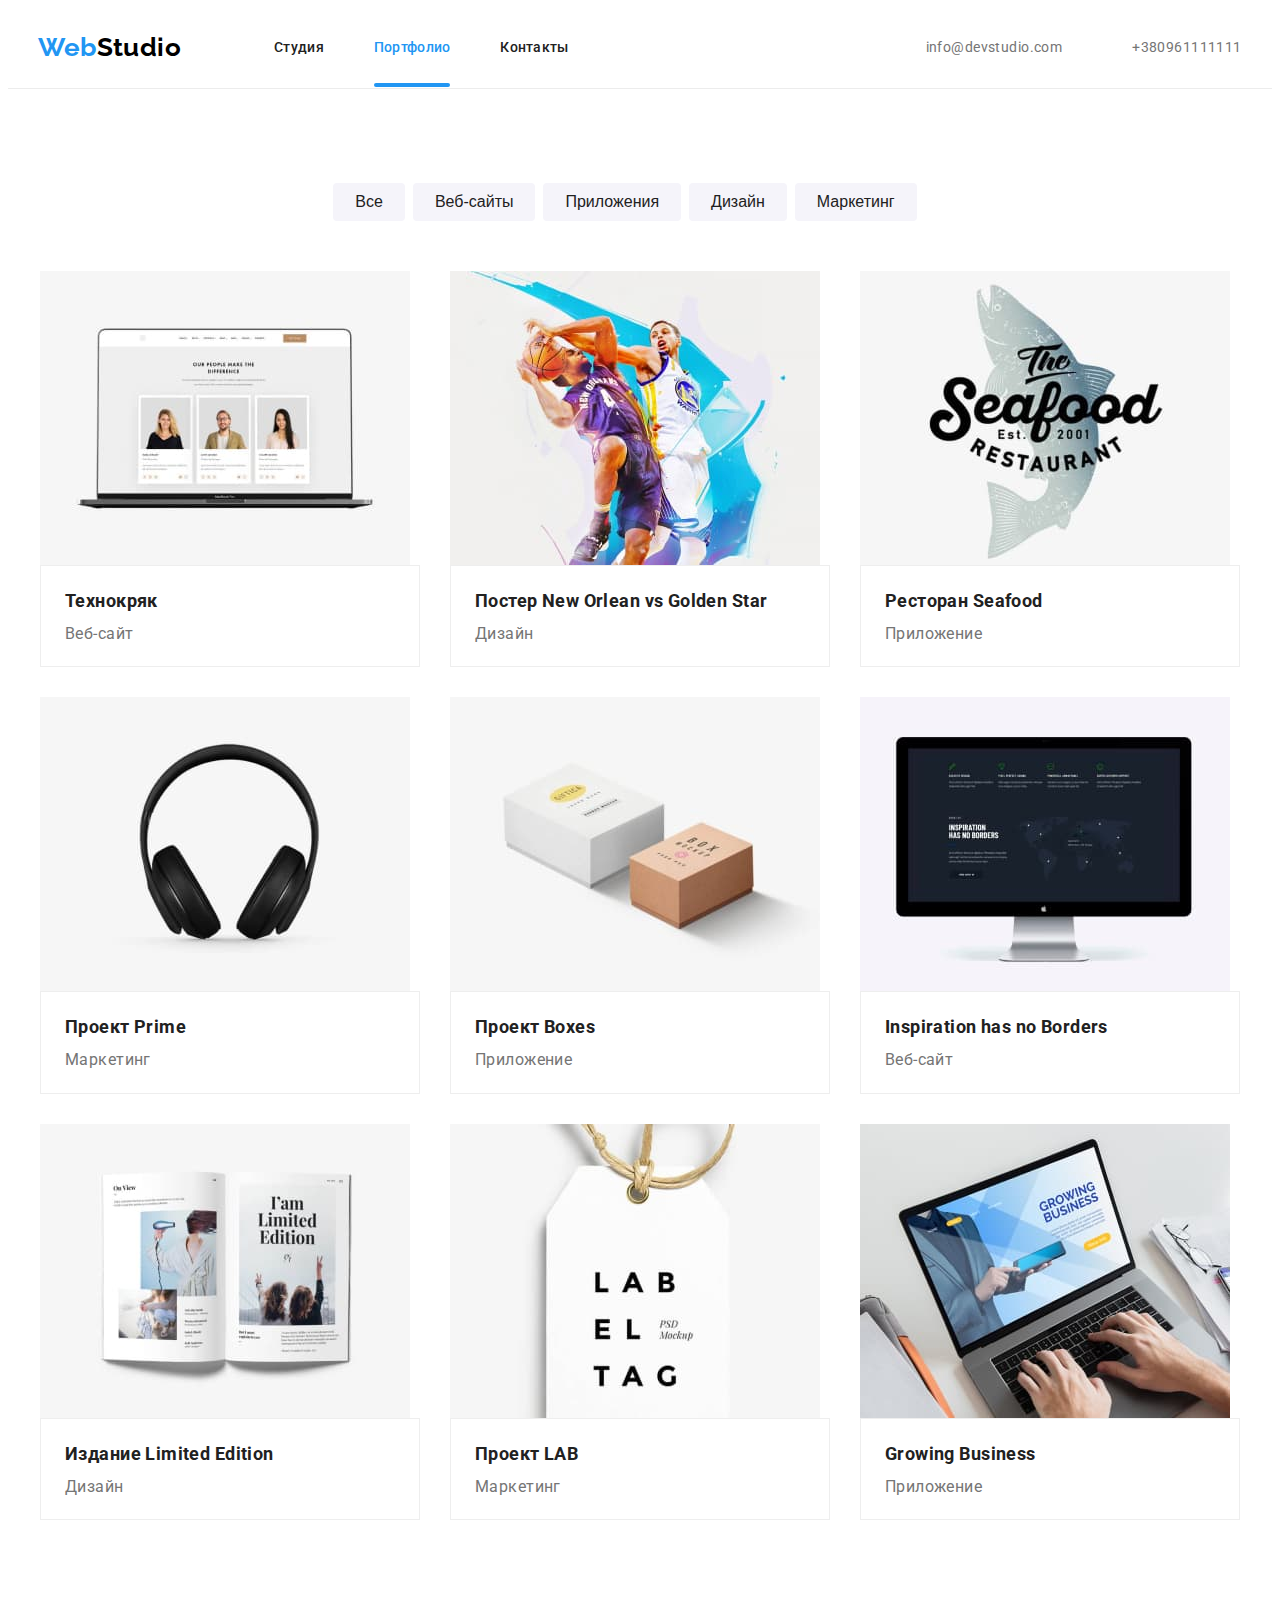
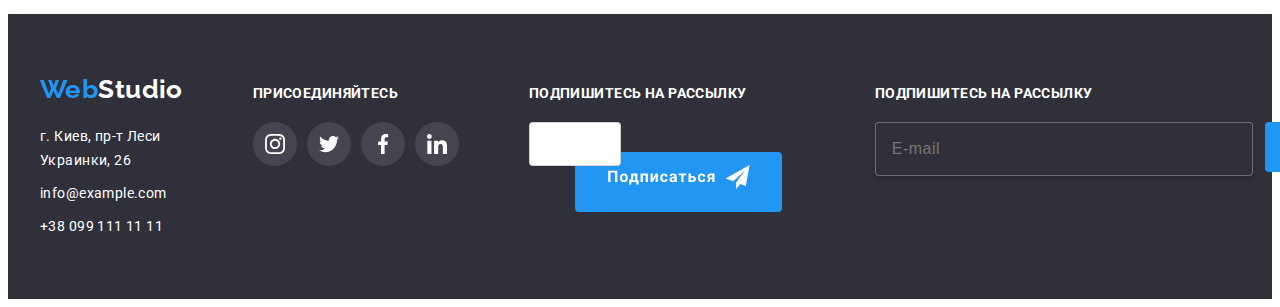
==== commit 6cfbe8c0: "DZ-6" ====
--- a/portfolio.html
+++ b/portfolio.html
@@ -259,6 +259,17 @@
                   <use href="./images/icons.svg#icon-Group"></use></svg></button>
             </div>
         </section>
+        <section class="footer-right">
+          <h2 class="join-title">Подпишитесь на рассылку</h2>
+          <div class="subscription">
+              <form action="#"><div class="input-wrap" >
+              <input type="email" class="form-input-email" name="e-mail"
+               placeholder="E-mail" id="e-mail"/></div></form> 
+              <button type="submit" class="footer-button" data-modal-open>
+                  <svg class="button-subscription" width="143" height="30">
+                  <use href="./images/icons.svg#icon-Group"></use></svg></button>
+          </div>
+      </section>
         </div>
     </footer>
 </body>
--- a/css/styles.css
+++ b/css/styles.css
@@ -401,7 +401,7 @@
       line-height: 1.14;
       text-transform: uppercase;
       color: var(--sacondary-white-color);
-      margin-bottom: 20px;}
+      margin-bottom: 20px; letter-spacing: 0.03em;}
 
     .footer-social-icons {display: flex;} 
     
@@ -425,8 +425,20 @@
     .footer-icon-link:focus {background-color: var(--accent-color);}
 
     .futer-item .link {transition: color var(--animation-timing);}
-
-
+    .footer-right {display: block; margin-left: 93px; }
+    .subscription {display: flex; }
+    .input-wrap {border-color: #2f303a; color: #2f303a;}
+    .footer-button {
+      color: var(--white-color);
+      box-shadow: 4px rgba(0, 0, 0, 0.15); 
+      background-color: #2196f3;  
+      width: 100%; height: 50px;
+      display: flex;
+      border-radius: 4px;
+      border: 0;
+      padding: 10px 28.5px;
+      transition: background-color, transform var(--animation-timing);}    
+      .footer-button:hover {background-color:#188ce8;transform: scale(1.05);}
 /* Кнопки */
     .hero-button {
     font-weight: 700;
@@ -468,6 +480,16 @@
     border: 0;
     padding: 6px 22px;
     transition: box-shadow, color, background-color var(--animation-timing);}  
+    .modal-button {position: relative; left: 50%; transform: translate(-50%, 0);
+                   color: var(--sacondary-white-color);
+                   background-color: #2196f3; width: 200px; height: 50px;
+                   font-weight: 700; font-size: 16px; line-height: 1.6;
+                   cursor: pointer; border-radius: 4px; border: 0; padding: 10px 55px;
+                   box-shadow: 0px 4px 4px rgba(0, 0, 0, 0.15);
+                   transition: background-color var(--animation-timing);}
+    .modal-button:hover {color: var(--white-color);   background-color: #188ce8;    
+                        box-shadow: 
+                        0px 4px 4px rgba(0, 0, 0, 0.15); }
 
  
     /* Портфолио */  
@@ -568,26 +590,69 @@
  {/*position: absolute; top: 50%; left: 50%; transform: translate(-50%, -50%);*/
   width: 528px; min-height: 581px;
   background-color: var(--sacondary-white-color);
-  border-radius: 4px;   
+  border-radius: 4px; 
+  box-shadow: 0px 1px 3px rgba(0, 0, 0, 0.12),
+              0px 1px 1px rgba(0, 0, 0, 0.14),                                       
+              0px 2px 1px rgba(0, 0, 0, 0.2);  
   transition: transform var(--animation-timing); transform: scale(1);
   animation-name: spin; animation-duration: 2s;
   animation-timing-function: cubic-bezier(0.4, 0, 0.2, 1);
-  animation-iteration-count: 1;}
+  animation-iteration-count: 1;
+  padding: 40px;}
 @keyframes spin {0% { transform: rotate(0deg) scale(0.1);}
                  50% { transform: rotate(180deg) scale(0.3);}
                  100% { transform: rotate(360deg) scale(1); }}
 .modal-close 
-{position: absolute; display: flex;
+{position: absolute; display: flex; 
  width: 30px; height: 30px;
  border-radius: 50%; border: 1px solid rgba(0, 0, 0, 0.1);
  background-color: var(--sacondary-white-color);
  align-items: center; justify-content: center; 
  top: 8px; right: 8px;}
+ .modal-close use {fill: #000000;}
+ .modal-close:hover use {fill: #2196F3;}
+
  .is-hidden 
 {opacity: 0; pointer-events: none; visibility: hidden;}
 /*.modal-close:hover .modal-close-icon {color: #2196f3;}*/
 /*.modal-close-icon:hover {color: #2196f3;}*/
-.modal.modal-close:hover .modal-close-icon {color: #2196f3;}
-.modal-close-icon {transition: color var(--animation-timing);}
-
- +.modal.modal-close:hover .modal-close-icon {fill: #2196f3;}
+.modal-close-icon {transition: fill var(--animation-timing);}
+.modal-title 
+{font-size: 20px; font-weight: 700; line-height: 0,87;
+ text-align: center; margin-bottom: 12px; color: #212121;}
+.form-input 
+ {width: 100%; height: 40px; border: 1px solid rgba(33, 33, 33, 0.2);
+  border-radius: 4px; padding-left: 42px; color: #000000;
+  outline: none; transition: border-color var(--animation-timing);}
+.form-input-email {min-width: 358px; height: 50px; border: 1px solid rgba(255, 255, 255, 0.3);
+  box-shadow: 0px 4px 4px rgba(0, 0, 0, 0.15); color: rgba(255, 255, 255, 0.6);
+  border-radius: 4px; padding-left: 16px; color: #000000; font-weight: 400;
+  letter-spacing: 0.03em; line-height: 1.25;
+  outline: none; transition: border-color var(--animation-timing);
+  margin-right: 12px; font-size: 16px; background-color: #2F303A;}
+
+.form-input::placeholder {color:#2196f3;}
+.input-text {font-size: 12px; color: #757575; display: block; margin-bottom: 4px;}
+.form-field {margin-bottom: 28px;}
+.input-wrap {position: relative;}
+.input-icon {position: absolute; left: 12px; top: 50%; transform: translateY(-50%);
+             transition: fill var(--animation-timing);}
+.form-input:focus,.form-text:focus {border-color: var(--accent-color); outline: none;}    
+.form-input:focus + .input-icon {fill: var(--accent-color);} 
+.form-text {width: 100%; height: 120px; border: 1px solid rgba(33, 33, 33, 0.2);
+            border-radius: 4px; padding-left: 16px; padding-top: 12px;
+            padding-right: 16px; resize: none;} 
+.form-text::placeholder {color: rgba(117, 117, 117, 0.5);}            
+.field {border: 1px solid tomato; border-radius: 5px;}
+.check-text span {width: 16px; height: 15px; border: 2px solid #212121; border-radius: 2px; 
+                  margin-right: 7px; display: flex; align-items: center; justify-content: center; position: relative;}
+
+.policy-icon {fill: transparent;}
+.policy-check:checked + .check-text span {border: none; background-color: #2196f3;}
+.policy-check:checked + .check-text .policy-icon {fill: #ffffff;}
+.checkbox-contract {color: #2196f3; padding-left: 3px; }
+.form-field-checkbox {margin-left: 13px; }
+.check-text {display: flex; align-items: center;}
+.visually-hidden{display: none;}
+.check-text .input-icon {left: 3px;}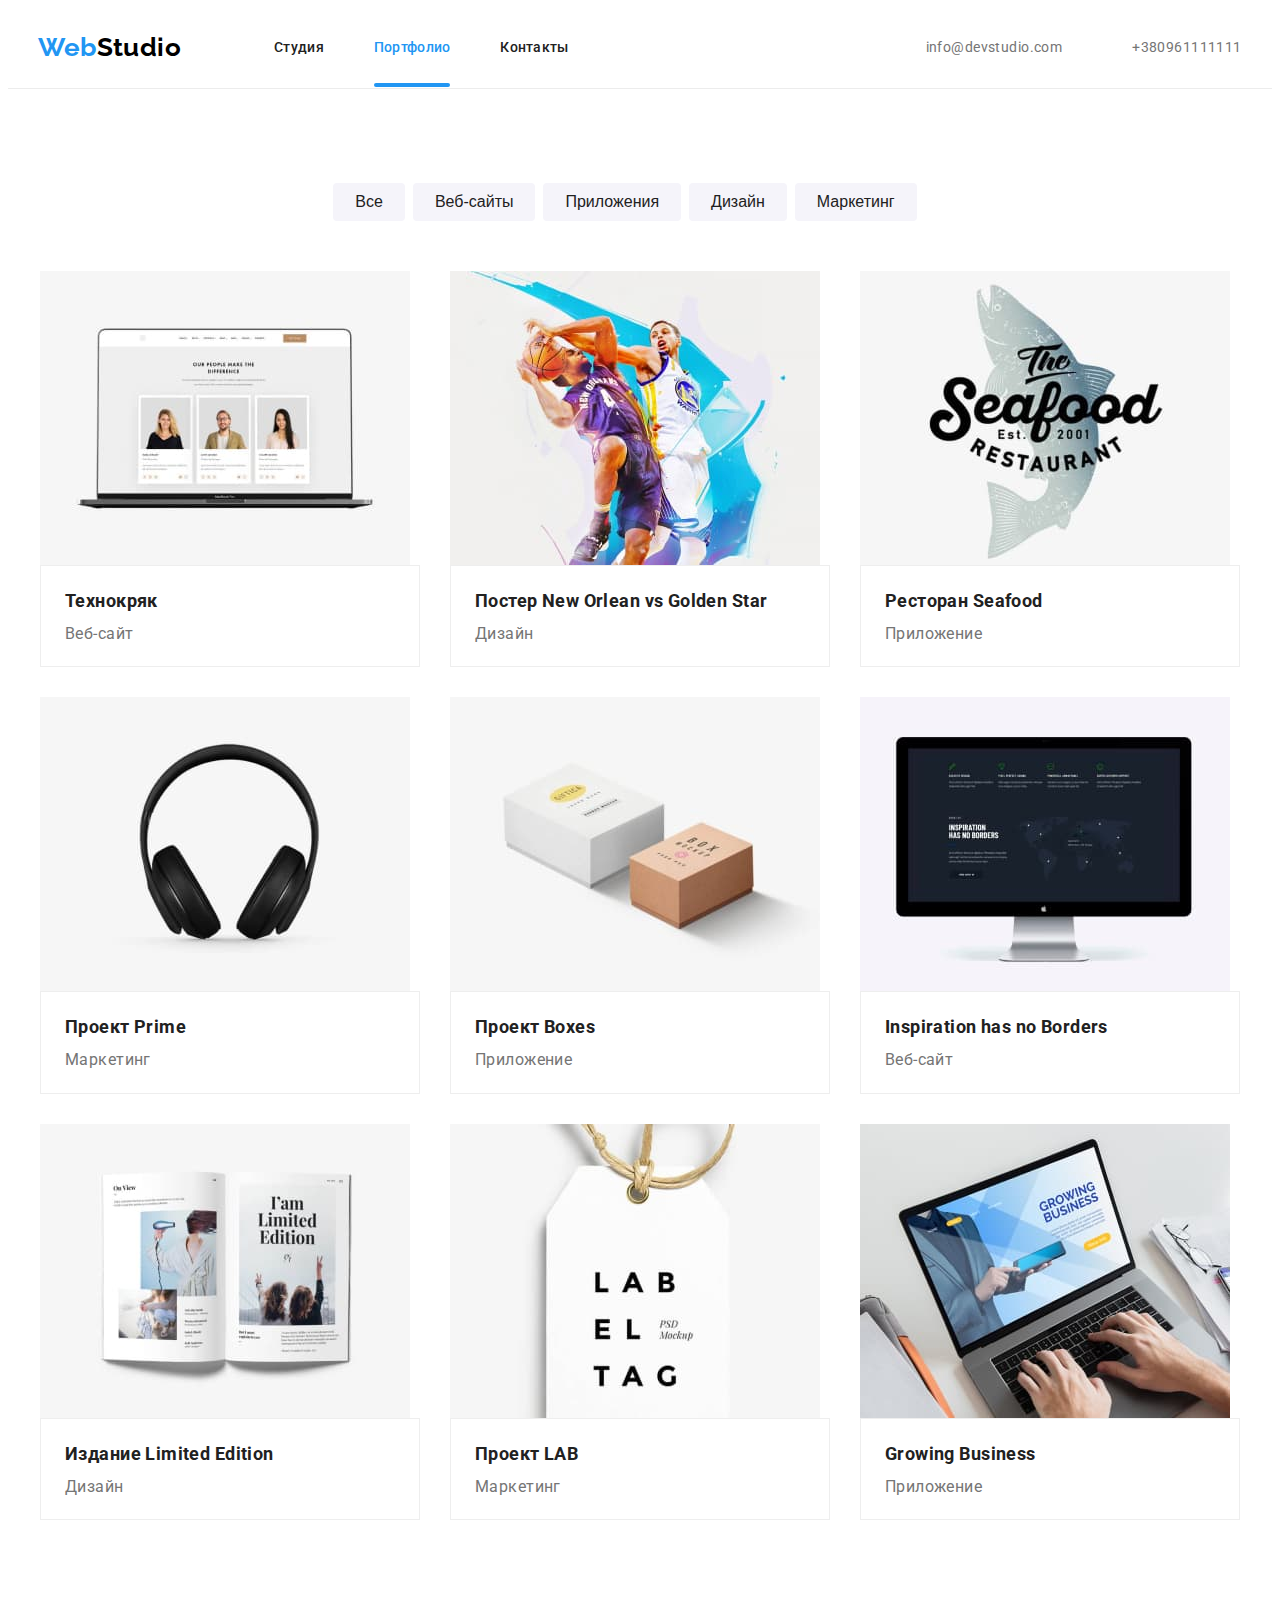
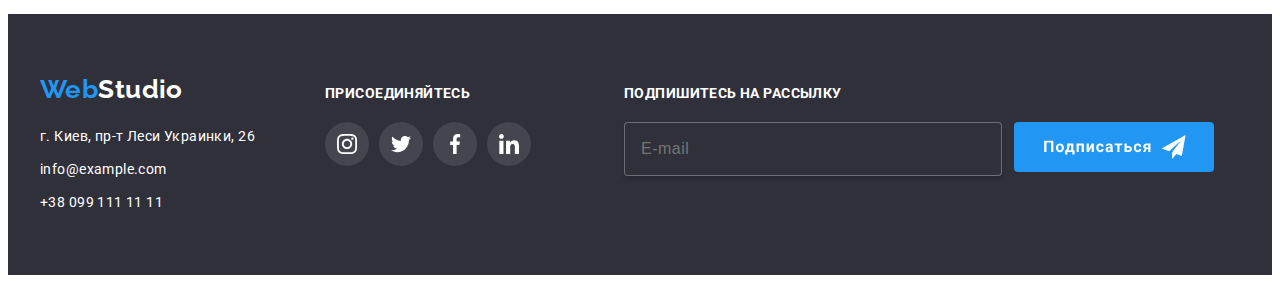
==== commit b09d7f10: "DZ-6" ====
--- a/portfolio.html
+++ b/portfolio.html
@@ -248,17 +248,7 @@
                 </li>
               </ul>
             </div>
-          </section>
-          <section class="footer-center">
-            <h2 class="join-title">Подпишитесь на рассылку</h2>
-            <div class="subscription">
-                <form action="#"><div class="input-wrap">
-                <input type="email" class="form-input" name="e-mail" id="e-mail"/></div></form> 
-                <button type="submit" class="hero-button" data-modal-open>
-                  <svg class="button-subscription" width="143" height="30">
-                  <use href="./images/icons.svg#icon-Group"></use></svg></button>
-            </div>
-        </section>
+          </section>          
         <section class="footer-right">
           <h2 class="join-title">Подпишитесь на рассылку</h2>
           <div class="subscription">
